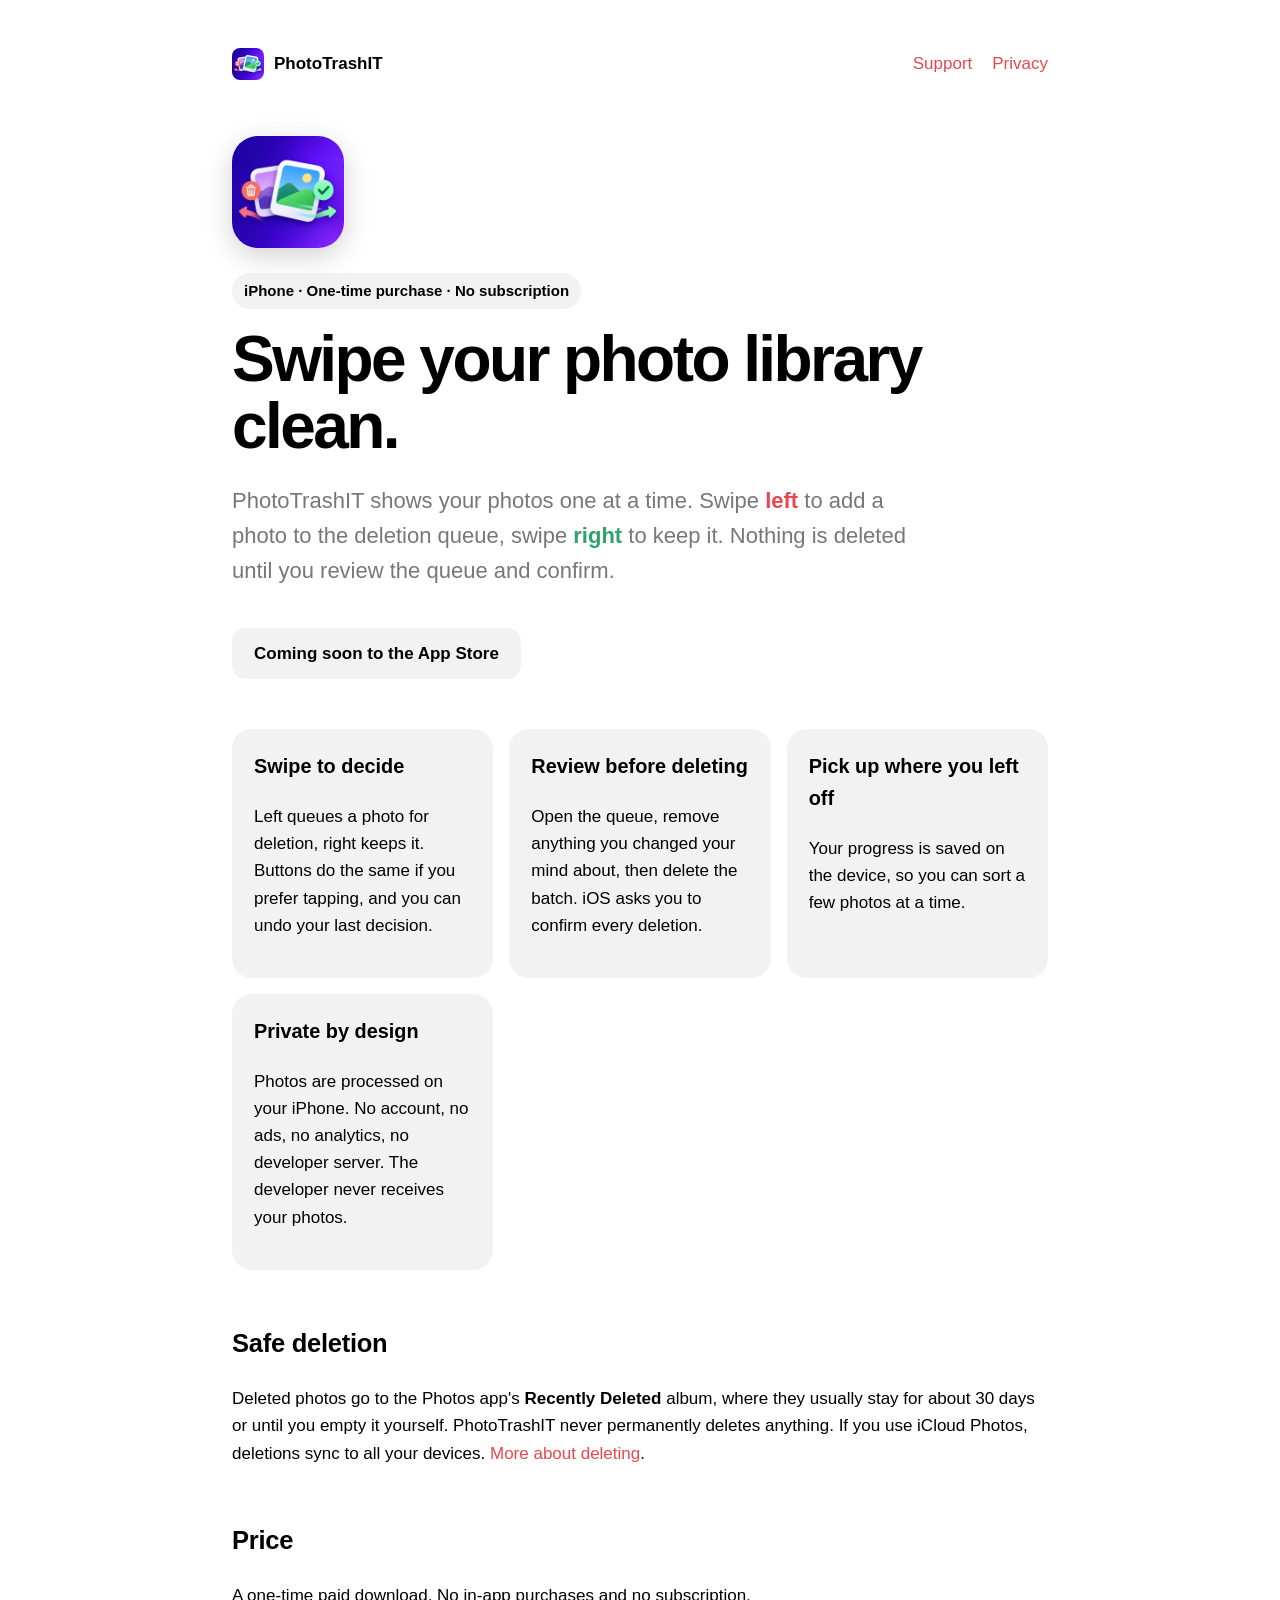
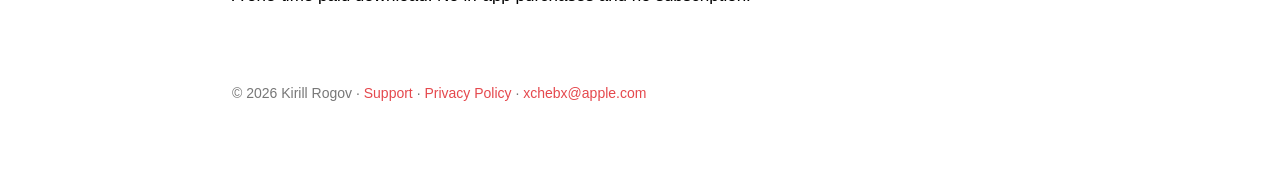
==== index.html @ 68c2cf07 "PhotoTrashIT support and privacy pages" ====
<!doctype html>
<html lang="en">
<head>
<meta charset="utf-8">
<meta name="viewport" content="width=device-width,initial-scale=1">
<title>PhotoTrashIT — Swipe to clean up your iPhone photos</title>
<meta name="description" content="PhotoTrashIT is a simple iPhone app for sorting photos with swipes. Photos are processed on your device. No account, no ads, no analytics, no subscription.">
<meta property="og:title" content="PhotoTrashIT — Swipe to clean up your photos">
<meta property="og:description" content="Swipe left to queue for deletion, right to keep. Review, then confirm. Coming soon for iPhone.">
<meta property="og:image" content="https://xchebx.github.io/phototrashit-support/assets/icon-512.png">
<meta property="og:url" content="https://xchebx.github.io/phototrashit-support/">
<link rel="icon" type="image/png" href="assets/favicon-64.png">
<link rel="apple-touch-icon" href="assets/apple-touch-icon.png">
<link rel="stylesheet" href="styles.css">
</head>
<body><main>
<nav><a class="brand" href="index.html"><img src="assets/favicon-64.png" alt="">PhotoTrashIT</a><a href="support.html">Support</a><a href="privacy.html">Privacy</a></nav>

<img class="hero-icon" src="assets/icon-512.png" alt="PhotoTrashIT app icon">
<p><span class="badge">iPhone · One-time purchase · No subscription</span></p>
<h1>Swipe your photo library clean.</h1>
<p class="lead">PhotoTrashIT shows your photos one at a time. Swipe <span class="left">left</span> to add a photo to the deletion queue, swipe <span class="right">right</span> to keep it. Nothing is deleted until you review the queue and confirm.</p>
<span class="soon">Coming soon to the App Store</span>

<div class="grid">
<section class="card"><h3>Swipe to decide</h3><p>Left queues a photo for deletion, right keeps it. Buttons do the same if you prefer tapping, and you can undo your last decision.</p></section>
<section class="card"><h3>Review before deleting</h3><p>Open the queue, remove anything you changed your mind about, then delete the batch. iOS asks you to confirm every deletion.</p></section>
<section class="card"><h3>Pick up where you left off</h3><p>Your progress is saved on the device, so you can sort a few photos at a time.</p></section>
<section class="card"><h3>Private by design</h3><p>Photos are processed on your iPhone. No account, no ads, no analytics, no developer server. The developer never receives your photos.</p></section>
</div>

<h2>Safe deletion</h2>
<p>Deleted photos go to the Photos app's <strong>Recently Deleted</strong> album, where they usually stay for about 30 days or until you empty it yourself. PhotoTrashIT never permanently deletes anything. If you use iCloud Photos, deletions sync to all your devices. <a href="support.html#deleting">More about deleting</a>.</p>

<h2>Price</h2>
<p>A one-time paid download. No in-app purchases and no subscription.</p>

<footer>© 2026 Kirill Rogov · <a href="support.html">Support</a> · <a href="privacy.html">Privacy Policy</a> · <a href="mailto:xchebx@apple.com">xchebx@apple.com</a></footer>
</main></body>
</html>
---- styles.css ----
:root { color-scheme: light dark; --accent:#e5484d; --accent2:#2fa36b; --panel:rgba(127,127,127,.10); --muted:#777; }
* { box-sizing:border-box; }
body { margin:0; font:17px/1.6 -apple-system,BlinkMacSystemFont,"Segoe UI",Roboto,sans-serif; }
main { max-width:860px; margin:auto; padding:48px 22px 88px; }
nav { display:flex; align-items:center; gap:20px; flex-wrap:wrap; margin-bottom:56px; }
nav .brand { display:flex; align-items:center; gap:10px; font-weight:700; margin-right:auto; color:inherit; }
nav .brand img { width:32px; height:32px; border-radius:8px; }
a { color:var(--accent); text-decoration:none; } a:hover { text-decoration:underline; }
h1 { font-size:clamp(38px,7.5vw,64px); line-height:1.05; margin:.25em 0; letter-spacing:-.04em; }
h2 { margin-top:2.1em; letter-spacing:-.01em; }
.lead { font-size:clamp(19px,2.6vw,22px); max-width:700px; color:var(--muted); }
.badge { display:inline-block; padding:6px 12px; border-radius:99px; background:var(--panel); font-weight:650; font-size:15px; }
.hero-icon { width:112px; height:112px; border-radius:26px; box-shadow:0 8px 28px rgba(0,0,0,.18); }
.soon { display:inline-block; margin:18px 0; padding:12px 22px; border-radius:14px; background:var(--panel); font-weight:650; }
.grid { display:grid; grid-template-columns:repeat(auto-fit,minmax(230px,1fr)); gap:16px; margin:32px 0; }
.card { padding:22px; border-radius:20px; background:var(--panel); }
.card h3 { margin-top:0; }
.left { color:var(--accent); font-weight:700; } .right { color:var(--accent2); font-weight:700; }
.note { padding:16px 20px; border-left:4px solid var(--accent); background:var(--panel); border-radius:0 14px 14px 0; }
.updated { color:var(--muted); font-size:15px; }
footer { margin-top:72px; color:var(--muted); font-size:14px; }
li { margin:.35em 0; }
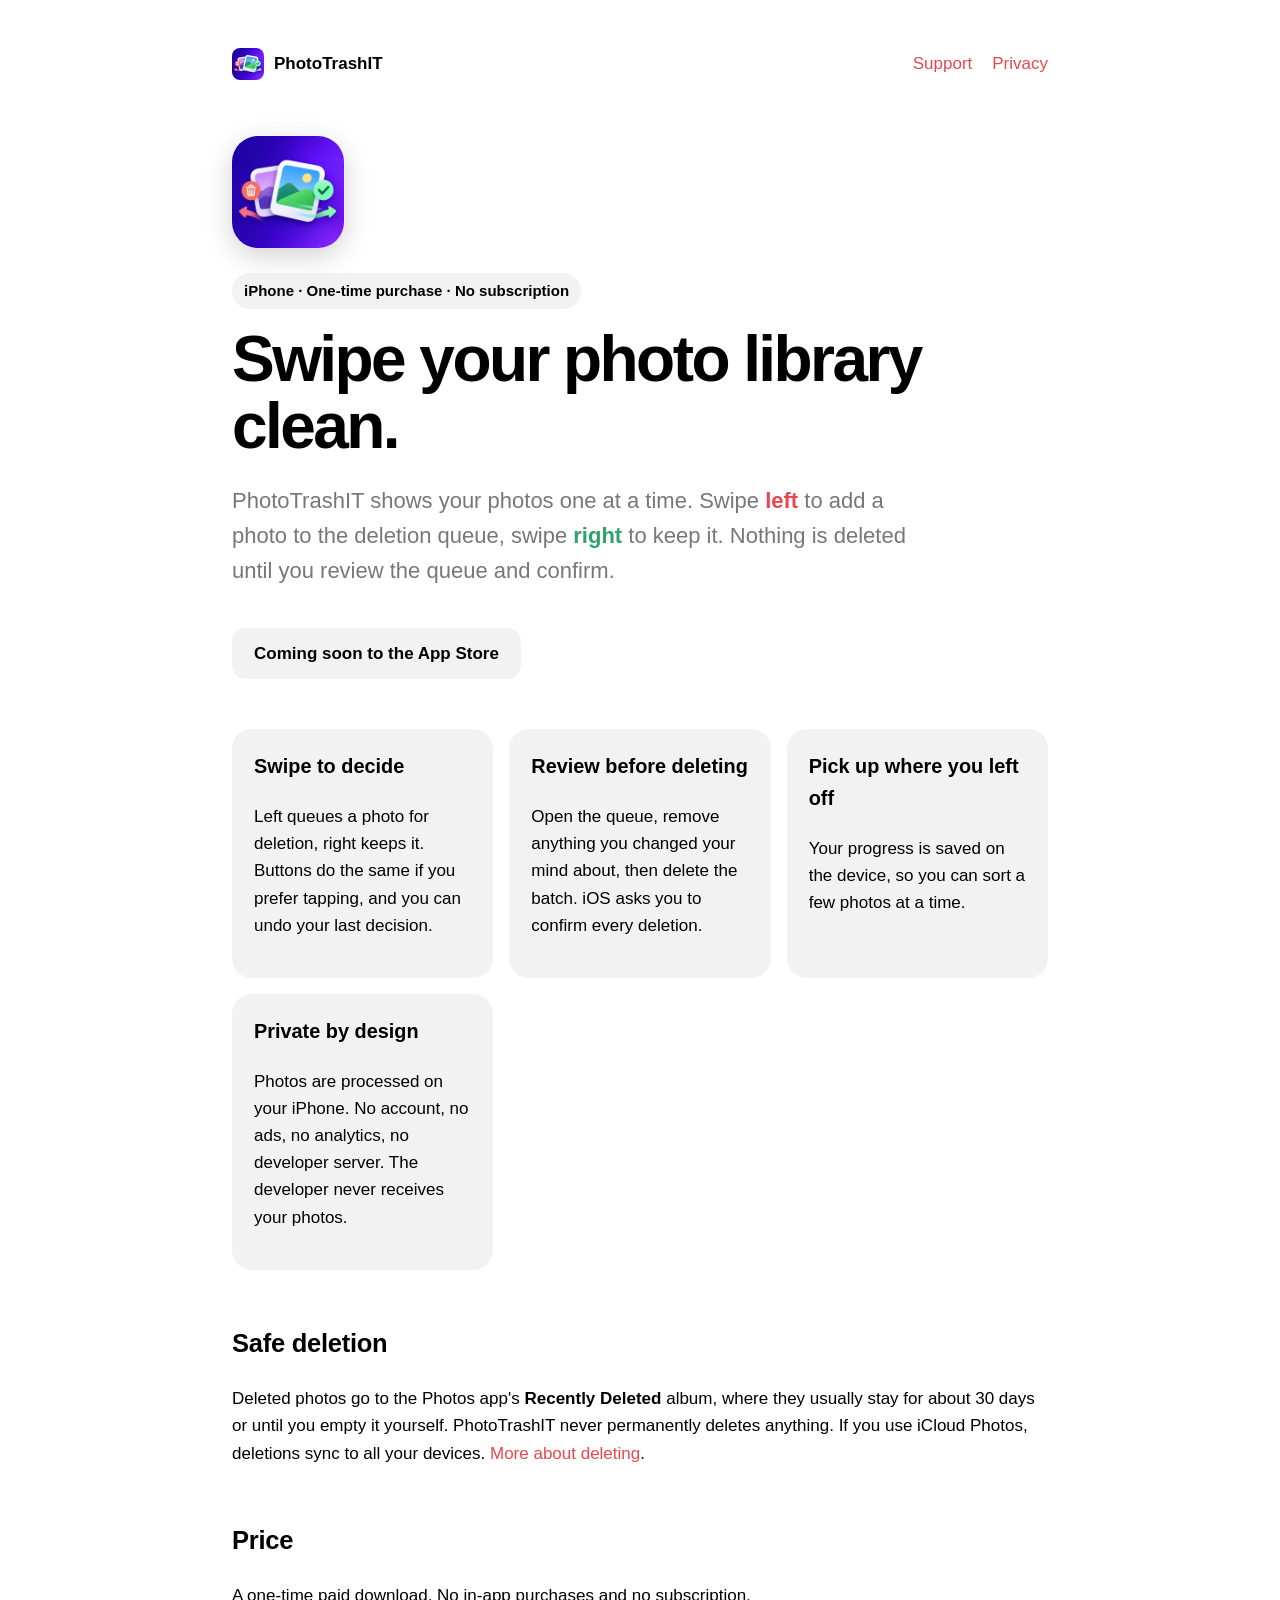
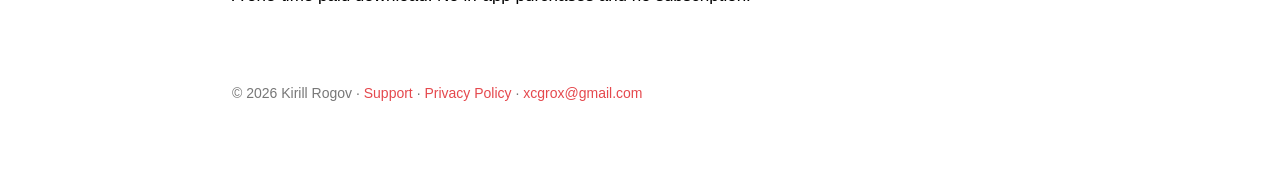
==== commit ac00724a: "Update privacy local-data categories, contact email xcgrox@gmail.com, date November 12, 2026" ====
--- a/index.html
+++ b/index.html
@@ -35,6 +35,6 @@
 <h2>Price</h2>
 <p>A one-time paid download. No in-app purchases and no subscription.</p>
 
-<footer>© 2026 Kirill Rogov · <a href="support.html">Support</a> · <a href="privacy.html">Privacy Policy</a> · <a href="mailto:xchebx@apple.com">xchebx@apple.com</a></footer>
+<footer>© 2026 Kirill Rogov · <a href="support.html">Support</a> · <a href="privacy.html">Privacy Policy</a> · <a href="mailto:xcgrox@gmail.com">xcgrox@gmail.com</a></footer>
 </main></body>
 </html>
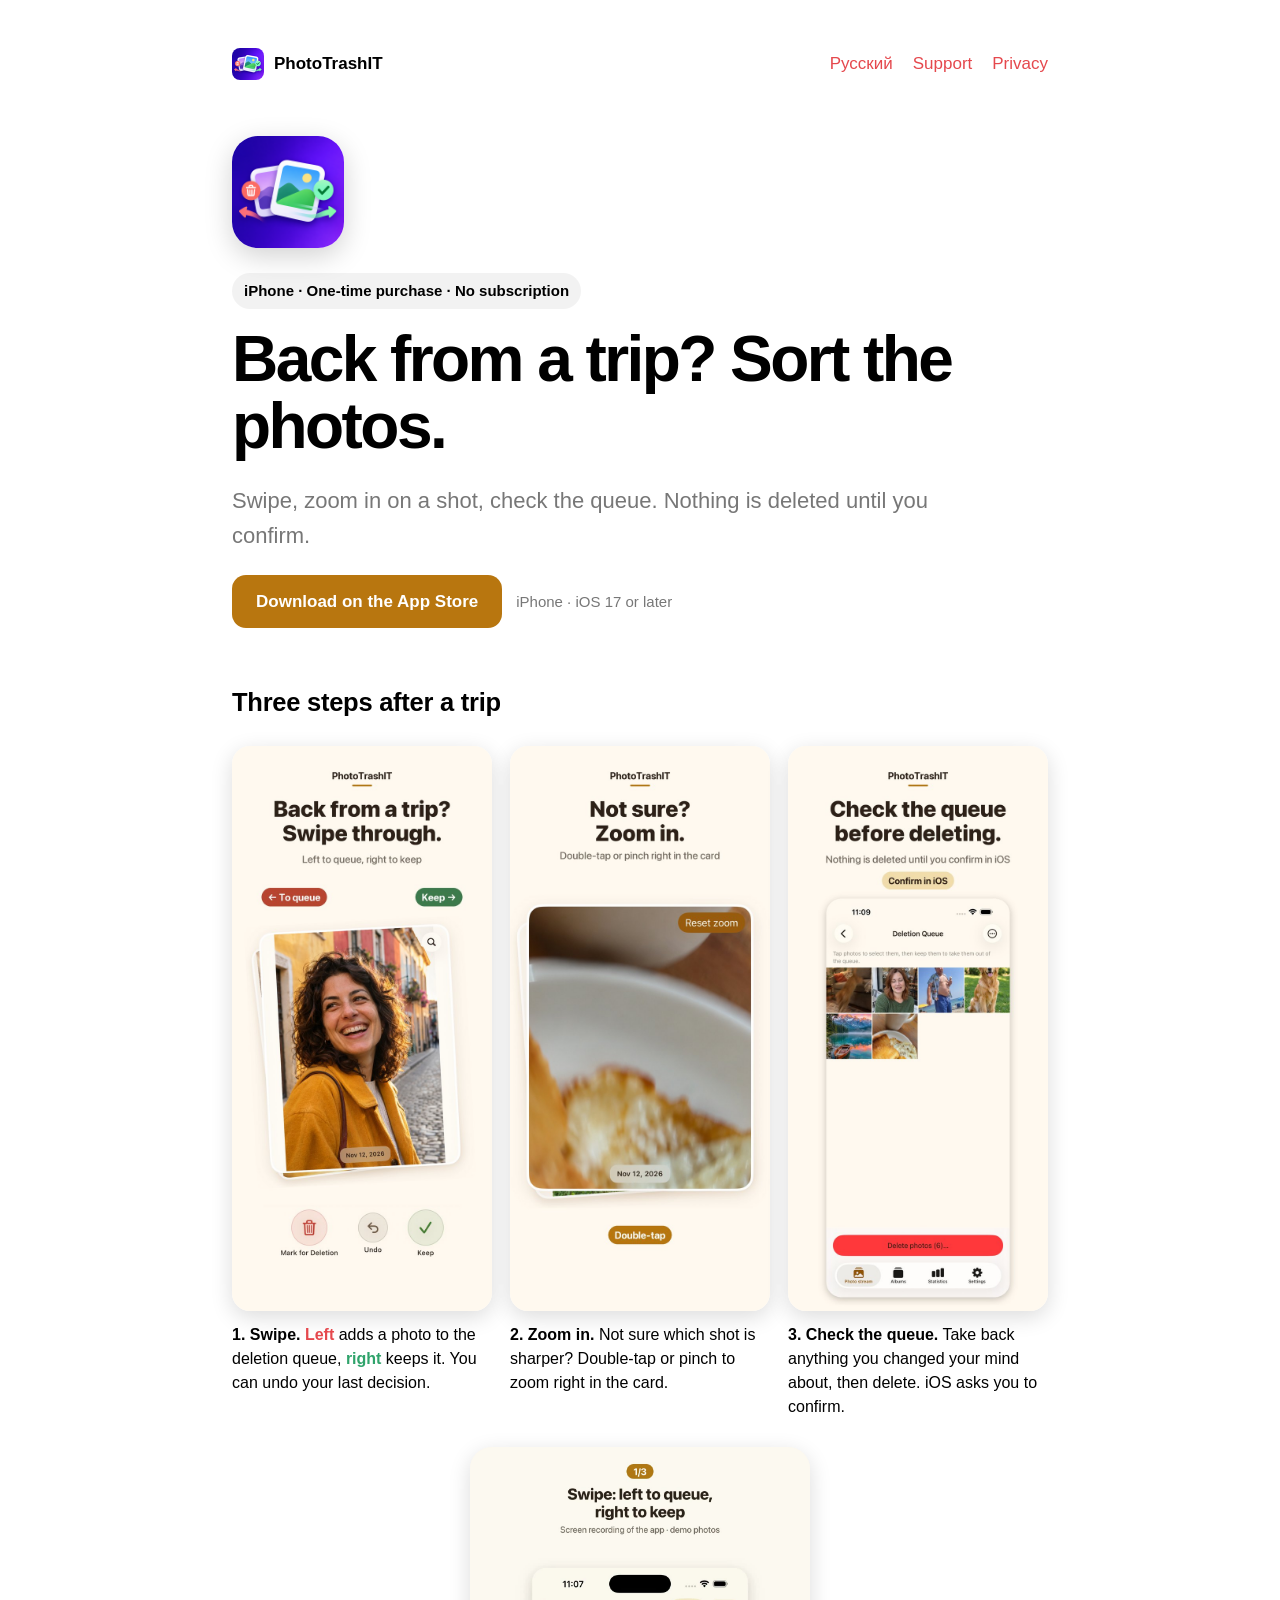
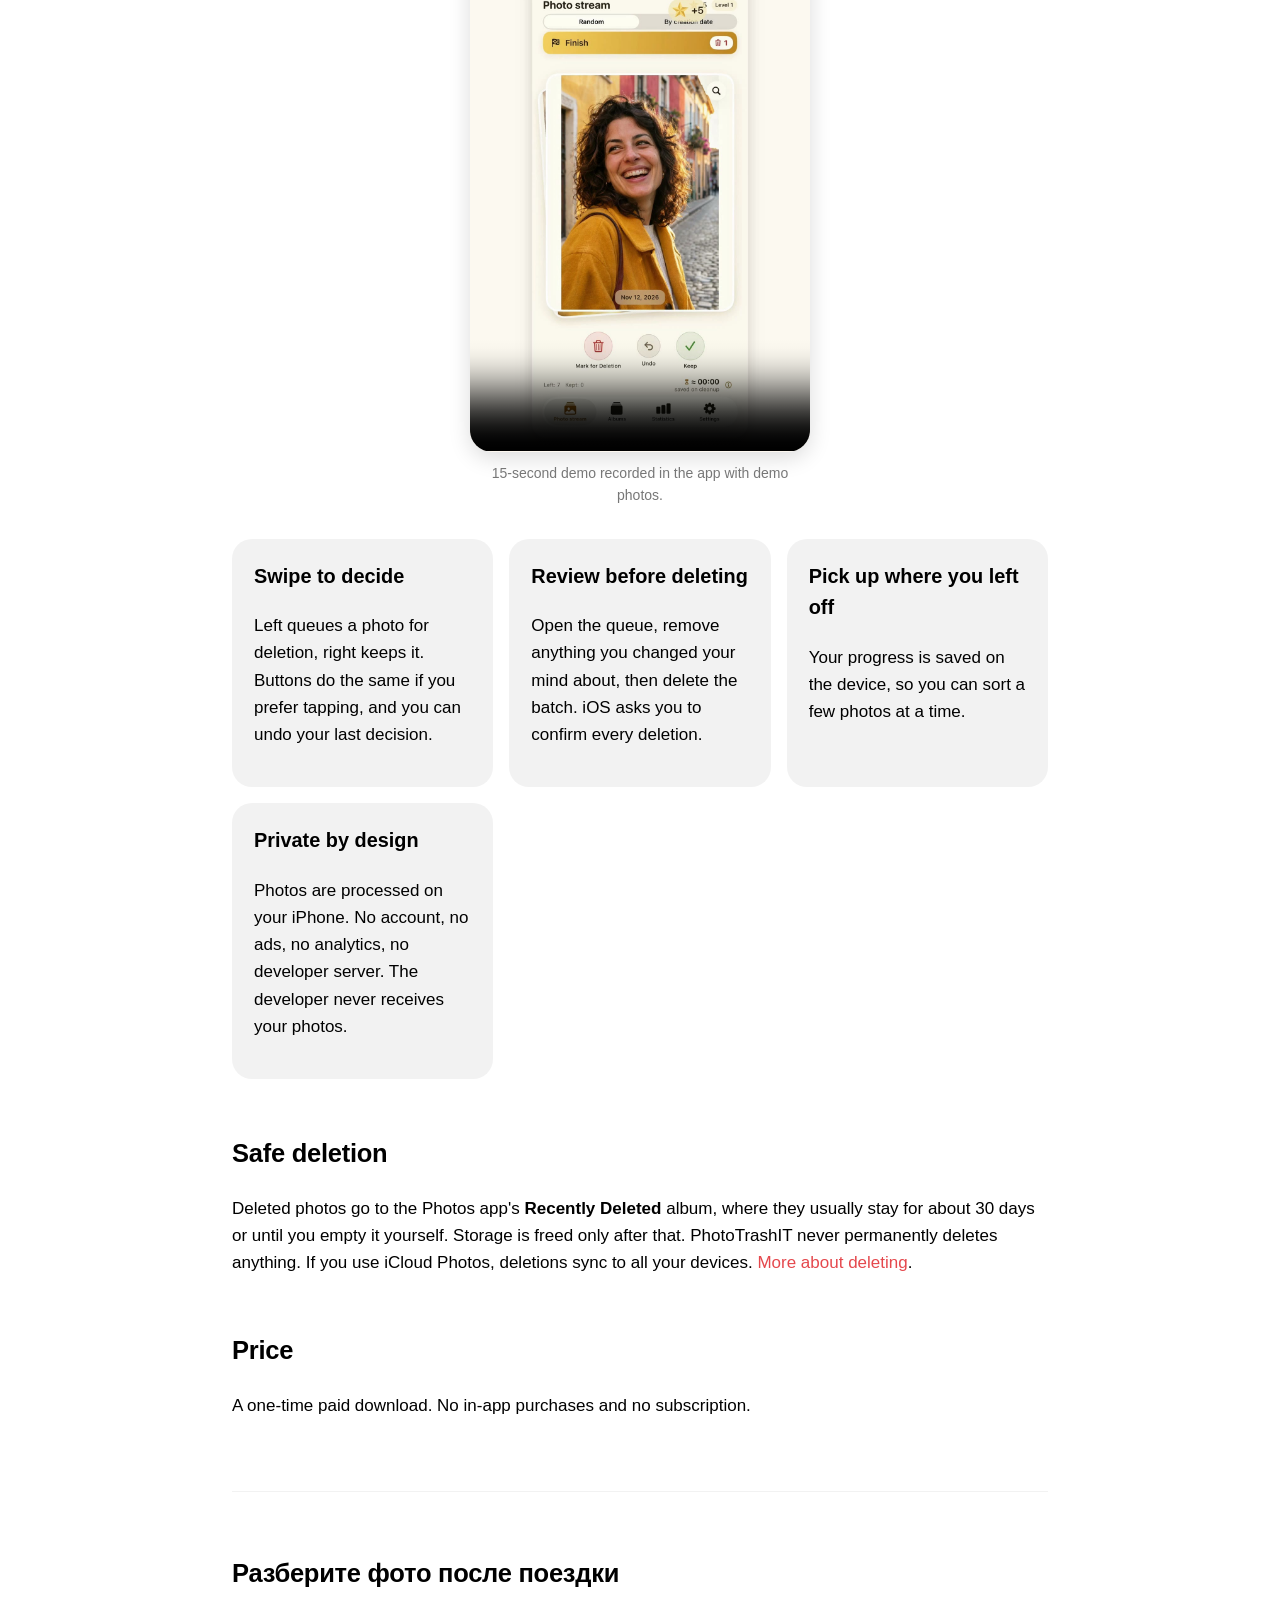
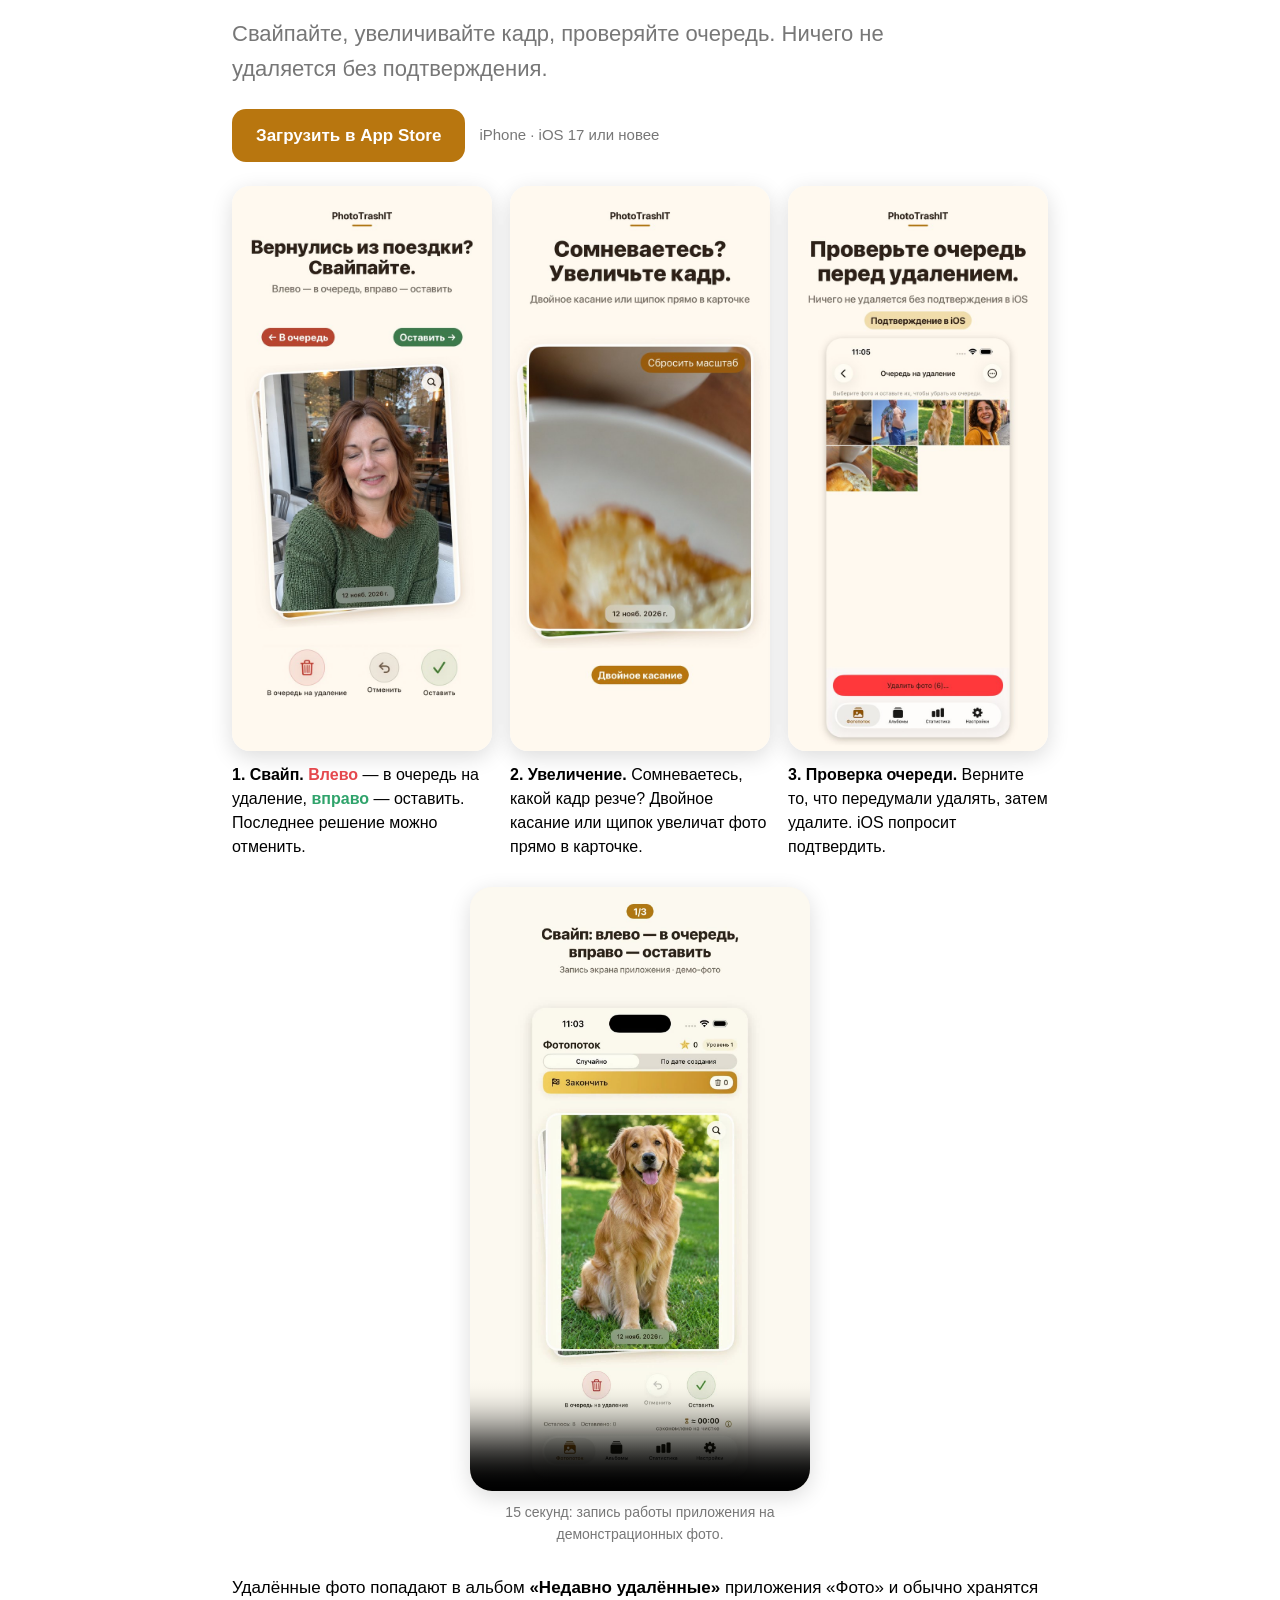
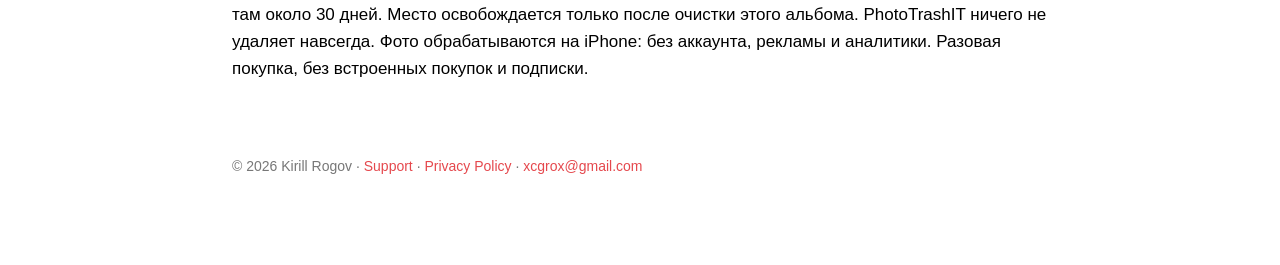
==== commit fee08f50: "Landing: trip-photo scenario, App Store CTA, RU/EN cards and 15s demo with music" ====
--- a/index.html
+++ b/index.html
@@ -3,10 +3,10 @@
 <head>
 <meta charset="utf-8">
 <meta name="viewport" content="width=device-width,initial-scale=1">
-<title>PhotoTrashIT — Swipe to clean up your iPhone photos</title>
-<meta name="description" content="PhotoTrashIT is a simple iPhone app for sorting photos with swipes. Photos are processed on your device. No account, no ads, no analytics, no subscription.">
-<meta property="og:title" content="PhotoTrashIT — Swipe to clean up your photos">
-<meta property="og:description" content="Swipe left to queue for deletion, right to keep. Review, then confirm. Coming soon for iPhone.">
+<title>PhotoTrashIT — Sort your trip photos with a swipe</title>
+<meta name="description" content="PhotoTrashIT is an iPhone app for sorting photos by hand: swipe, zoom in on a shot, check the queue. Nothing is deleted until you confirm. No account, no ads, no analytics.">
+<meta property="og:title" content="PhotoTrashIT — Sort your trip photos with a swipe">
+<meta property="og:description" content="Swipe, zoom in on a shot, check the queue. Nothing is deleted until you confirm. On the App Store for iPhone.">
 <meta property="og:image" content="https://xchebx.github.io/phototrashit-support/assets/icon-512.png">
 <meta property="og:url" content="https://xchebx.github.io/phototrashit-support/">
 <link rel="icon" type="image/png" href="assets/favicon-64.png">
@@ -14,13 +14,21 @@
 <link rel="stylesheet" href="styles.css">
 </head>
 <body><main>
-<nav><a class="brand" href="index.html"><img src="assets/favicon-64.png" alt="">PhotoTrashIT</a><a href="support.html">Support</a><a href="privacy.html">Privacy</a></nav>
+<nav><a class="brand" href="index.html"><img src="assets/favicon-64.png" alt="">PhotoTrashIT</a><a href="#ru" lang="ru">Русский</a><a href="support.html">Support</a><a href="privacy.html">Privacy</a></nav>
 
 <img class="hero-icon" src="assets/icon-512.png" alt="PhotoTrashIT app icon">
 <p><span class="badge">iPhone · One-time purchase · No subscription</span></p>
-<h1>Swipe your photo library clean.</h1>
-<p class="lead">PhotoTrashIT shows your photos one at a time. Swipe <span class="left">left</span> to add a photo to the deletion queue, swipe <span class="right">right</span> to keep it. Nothing is deleted until you review the queue and confirm.</p>
-<span class="soon">Coming soon to the App Store</span>
+<h1>Back from a trip? Sort the photos.</h1>
+<p class="lead">Swipe, zoom in on a shot, check the queue. Nothing is deleted until you confirm.</p>
+<p class="cta-row"><a class="cta" id="cta-en" href="https://apps.apple.com/app/id6833848277">Download on the App Store</a><span class="cta-note">iPhone · iOS 17 or later</span></p>
+
+<h2 id="how">Three steps after a trip</h2>
+<ol class="steps">
+<li><figure><img src="assets/scenario-20261123/card-en-1.jpg" width="660" height="1434" loading="lazy" alt="PhotoTrashIT: a trip photo in the deck, swipe left to queue, right to keep"><figcaption><strong>1. Swipe.</strong> <span class="left">Left</span> adds a photo to the deletion queue, <span class="right">right</span> keeps it. You can undo your last decision.</figcaption></figure></li>
+<li><figure><img src="assets/scenario-20261123/card-en-2.jpg" width="660" height="1434" loading="lazy" alt="PhotoTrashIT: a photo zoomed in right inside the card"><figcaption><strong>2. Zoom in.</strong> Not sure which shot is sharper? Double-tap or pinch to zoom right in the card.</figcaption></figure></li>
+<li><figure><img src="assets/scenario-20261123/card-en-3.jpg" width="660" height="1434" loading="lazy" alt="PhotoTrashIT: the deletion queue before confirmation"><figcaption><strong>3. Check the queue.</strong> Take back anything you changed your mind about, then delete. iOS asks you to confirm.</figcaption></figure></li>
+</ol>
+<figure class="demo"><video controls playsinline preload="metadata" poster="assets/scenario-20261123/demo-en-poster.jpg"><source src="assets/scenario-20261123/demo-en.mp4" type="video/mp4"></video><figcaption>15-second demo recorded in the app with demo photos.</figcaption></figure>
 
 <div class="grid">
 <section class="card"><h3>Swipe to decide</h3><p>Left queues a photo for deletion, right keeps it. Buttons do the same if you prefer tapping, and you can undo your last decision.</p></section>
@@ -30,11 +38,24 @@
 </div>
 
 <h2>Safe deletion</h2>
-<p>Deleted photos go to the Photos app's <strong>Recently Deleted</strong> album, where they usually stay for about 30 days or until you empty it yourself. PhotoTrashIT never permanently deletes anything. If you use iCloud Photos, deletions sync to all your devices. <a href="support.html#deleting">More about deleting</a>.</p>
+<p>Deleted photos go to the Photos app's <strong>Recently Deleted</strong> album, where they usually stay for about 30 days or until you empty it yourself. Storage is freed only after that. PhotoTrashIT never permanently deletes anything. If you use iCloud Photos, deletions sync to all your devices. <a href="support.html#deleting">More about deleting</a>.</p>
 
 <h2>Price</h2>
 <p>A one-time paid download. No in-app purchases and no subscription.</p>
 
+<section class="lang-block" id="ru" lang="ru">
+<h2>Разберите фото после поездки</h2>
+<p class="lead">Свайпайте, увеличивайте кадр, проверяйте очередь. Ничего не удаляется без подтверждения.</p>
+<p class="cta-row"><a class="cta" id="cta-ru" href="https://apps.apple.com/app/id6833848277">Загрузить в App Store</a><span class="cta-note">iPhone · iOS 17 или новее</span></p>
+<ol class="steps">
+<li><figure><img src="assets/scenario-20261123/card-ru-1.jpg" width="660" height="1434" loading="lazy" alt="PhotoTrashIT: фото из поездки в колоде, влево — в очередь, вправо — оставить"><figcaption><strong>1. Свайп.</strong> <span class="left">Влево</span> — в очередь на удаление, <span class="right">вправо</span> — оставить. Последнее решение можно отменить.</figcaption></figure></li>
+<li><figure><img src="assets/scenario-20261123/card-ru-2.jpg" width="660" height="1434" loading="lazy" alt="PhotoTrashIT: фото увеличено прямо в карточке"><figcaption><strong>2. Увеличение.</strong> Сомневаетесь, какой кадр резче? Двойное касание или щипок увеличат фото прямо в карточке.</figcaption></figure></li>
+<li><figure><img src="assets/scenario-20261123/card-ru-3.jpg" width="660" height="1434" loading="lazy" alt="PhotoTrashIT: очередь на удаление перед подтверждением"><figcaption><strong>3. Проверка очереди.</strong> Верните то, что передумали удалять, затем удалите. iOS попросит подтвердить.</figcaption></figure></li>
+</ol>
+<figure class="demo"><video controls playsinline preload="metadata" poster="assets/scenario-20261123/demo-ru-poster.jpg"><source src="assets/scenario-20261123/demo-ru.mp4" type="video/mp4"></video><figcaption>15 секунд: запись работы приложения на демонстрационных фото.</figcaption></figure>
+<p>Удалённые фото попадают в альбом <strong>«Недавно удалённые»</strong> приложения «Фото» и обычно хранятся там около 30 дней. Место освобождается только после очистки этого альбома. PhotoTrashIT ничего не удаляет навсегда. Фото обрабатываются на iPhone: без аккаунта, рекламы и аналитики. Разовая покупка, без встроенных покупок и подписки.</p>
+</section>
+
 <footer>© 2026 Kirill Rogov · <a href="support.html">Support</a> · <a href="privacy.html">Privacy Policy</a> · <a href="mailto:xcgrox@gmail.com">xcgrox@gmail.com</a></footer>
 </main></body>
 </html>
--- a/styles.css
+++ b/styles.css
@@ -20,3 +20,21 @@
 .updated { color:var(--muted); font-size:15px; }
 footer { margin-top:72px; color:var(--muted); font-size:14px; }
 li { margin:.35em 0; }
+/* scenario-20261123: App Store CTA, scenario steps, demo video */
+.cta-row { display:flex; align-items:center; gap:14px; flex-wrap:wrap; margin:22px 0 8px; }
+.cta { display:inline-block; padding:13px 24px; border-radius:14px; background:#B8760F; color:#fff; font-weight:700; }
+.cta:hover { background:#9c640c; text-decoration:none; }
+.cta-note { color:var(--muted); font-size:15px; }
+.steps { list-style:none; padding:0; margin:24px 0; display:grid; grid-template-columns:repeat(3,1fr); gap:18px; }
+.steps li { margin:0; }
+.steps figure, .demo { margin:0; }
+.steps img { display:block; width:100%; height:auto; border-radius:18px; box-shadow:0 6px 22px rgba(0,0,0,.14); }
+.steps figcaption { margin-top:12px; font-size:16px; line-height:1.5; }
+.demo { margin:28px auto; max-width:340px; text-align:center; }
+.demo video { display:block; width:100%; aspect-ratio:9/16; border-radius:22px; background:#FDF8F0; box-shadow:0 6px 22px rgba(0,0,0,.14); }
+.demo figcaption { margin-top:10px; color:var(--muted); font-size:14px; }
+.lang-block { margin-top:72px; padding-top:8px; border-top:1px solid var(--panel); }
+@media (max-width:640px) {
+  .steps { grid-template-columns:1fr; max-width:360px; margin-left:auto; margin-right:auto; }
+  .cta { width:100%; text-align:center; }
+}
